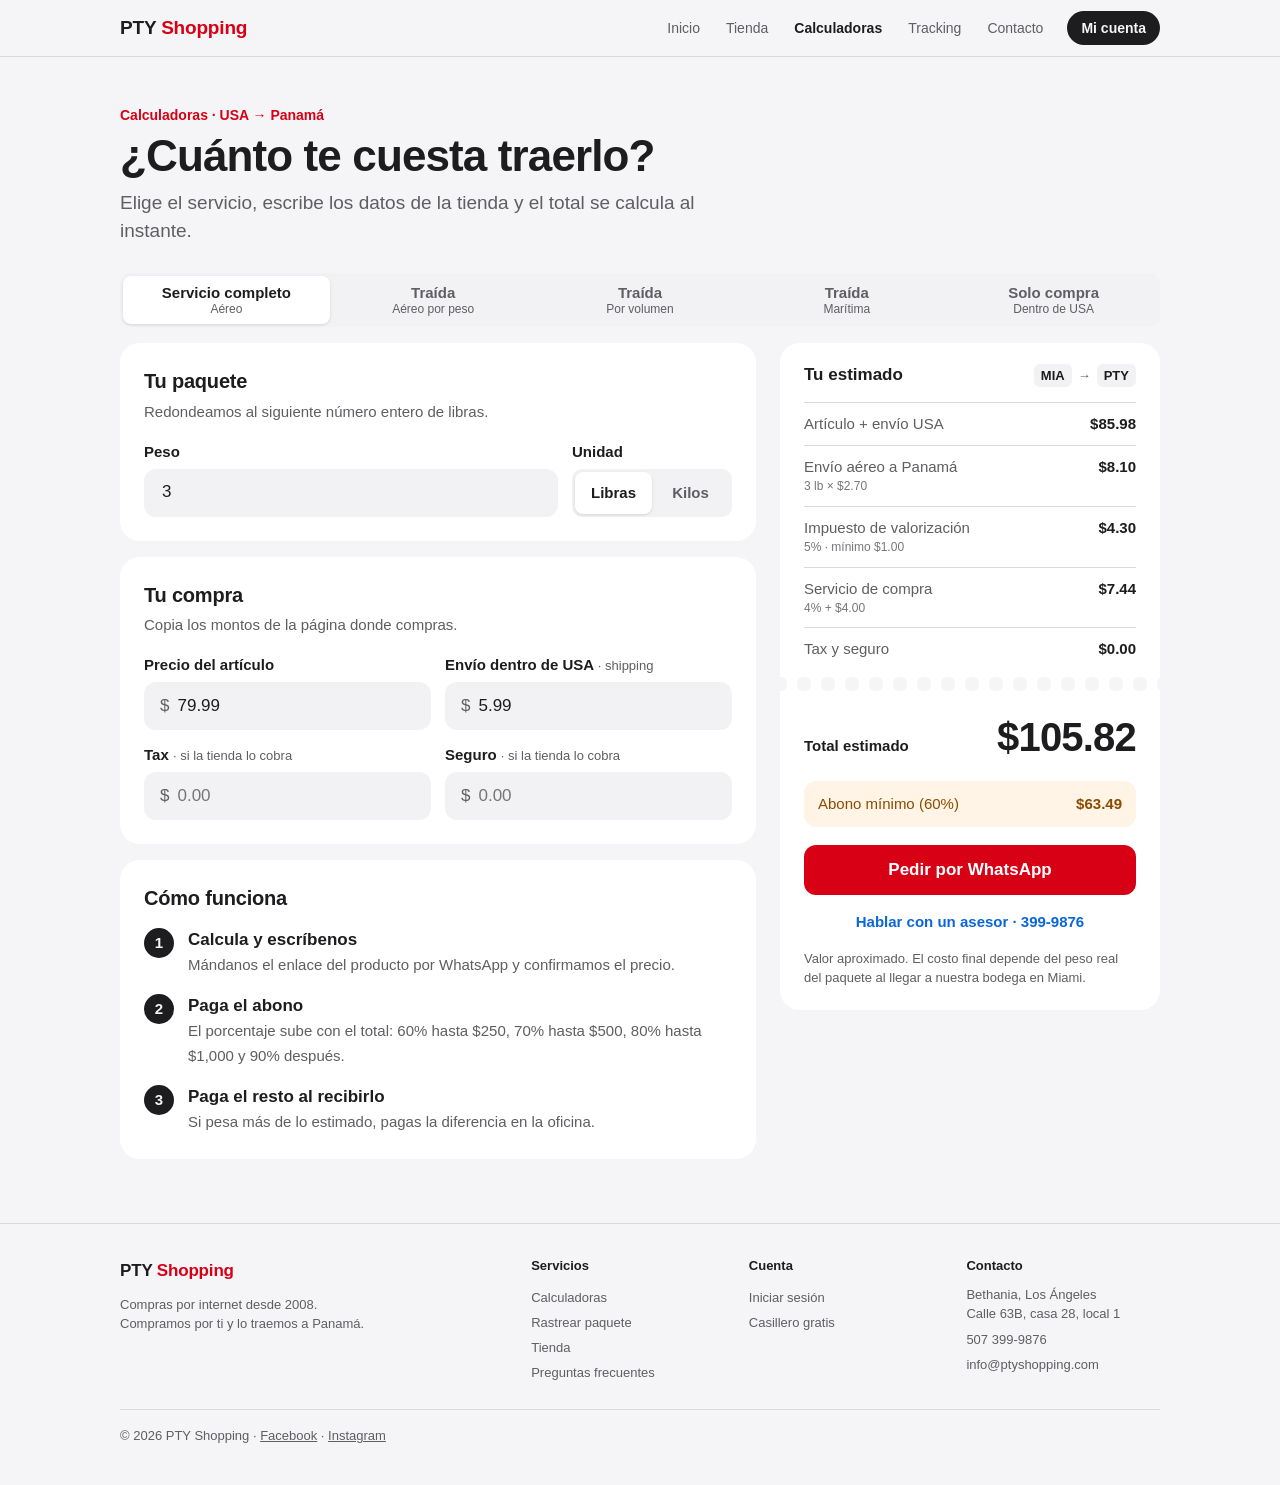
==== rediseno-calculadora/calculadoras.html @ 5e2ff383 "Redesign all site pages: inicio, tienda, calculadoras, tracking, cuenta, contacto Shared styles and " ====
<!doctype html>
<html lang="es"><head>
<meta charset="utf-8"><meta name="viewport" content="width=device-width, initial-scale=1">
<title>Calculadoras · PTY Shopping</title>
<link rel="stylesheet" href="styles.css">
<style>
.grid{display:grid;grid-template-columns:minmax(0,1fr) 380px;gap:24px;align-items:start}
.tabs{margin-bottom:16px}
.tabs .seg button{flex-direction:column;gap:0;line-height:1.2;padding:8px 6px}
.tabs .seg small{font-weight:500;font-size:12px;color:var(--text-2)}
.weight{display:grid;grid-template-columns:minmax(0,1fr) 160px;gap:14px;align-items:end}
@media (max-width:860px){
  .grid{grid-template-columns:minmax(0,1fr)}
  .tabs .seg{grid-auto-flow:row;grid-template-columns:1fr 1fr}
  .tabs .seg button:first-child{grid-column:1/-1}
  .weight{grid-template-columns:minmax(0,1fr) 140px}
}
</style></head>
<body data-page="calc" class="has-bar">
<main class="wrap">
  <section class="hero">
    <p class="eyebrow">Calculadoras · USA → Panamá</p>
    <h1>¿Cuánto te cuesta traerlo?</h1>
    <p class="lede">Elige el servicio, escribe los datos de la tienda y el total se calcula al instante.</p>
  </section>

  <div class="tabs" role="tablist" aria-label="Servicio">
    <div class="seg">
      <button role="tab" data-t="ca" aria-selected="true">Servicio completo<small>Aéreo</small></button>
      <button role="tab" data-t="ta" aria-selected="false">Traída<small>Aéreo por peso</small></button>
      <button role="tab" data-t="tv" aria-selected="false">Traída<small>Por volumen</small></button>
      <button role="tab" data-t="tm" aria-selected="false">Traída<small>Marítima</small></button>
      <button role="tab" data-t="sc" aria-selected="false">Solo compra<small>Dentro de USA</small></button>
    </div>
  </div>

  <div class="grid">
    <form id="calc" autocomplete="off" onsubmit="return false" class="stack">
      <section class="card" data-show="ca ta">
        <h2>Tu paquete</h2>
        <p class="sub">Redondeamos al siguiente número entero de libras.</p>
        <div class="weight">
          <div class="field"><label for="peso">Peso</label><div class="input"><input id="peso" inputmode="decimal" value="3"></div></div>
          <div class="field"><span class="lbl" id="ul">Unidad</span>
            <div class="seg" role="group" aria-labelledby="ul">
              <button type="button" data-u="lb" aria-pressed="true">Libras</button>
              <button type="button" data-u="kg" aria-pressed="false">Kilos</button>
            </div></div>
        </div>
      </section>

      <section class="card" data-show="tv tm">
        <h2>Medidas de la caja</h2>
        <p class="sub" data-show="tv">En pulgadas. Cobramos por volumen solo si supera en más de 20 lb al peso real.</p>
        <p class="sub" data-show="tm">En pulgadas. Cobramos por pie cúbico, redondeado hacia arriba.</p>
        <div class="row-3">
          <div class="field"><label for="alto">Alto</label><div class="input"><input id="alto" inputmode="decimal" value="20"><span class="suf">in</span></div></div>
          <div class="field"><label for="ancho">Ancho</label><div class="input"><input id="ancho" inputmode="decimal" value="16"><span class="suf">in</span></div></div>
          <div class="field"><label for="largo">Largo</label><div class="input"><input id="largo" inputmode="decimal" value="12"><span class="suf">in</span></div></div>
        </div>
        <div class="field" data-show="tv" style="margin-top:14px"><label for="real">Peso real</label><div class="input"><input id="real" inputmode="decimal" value="15"><span class="suf">lb</span></div></div>
      </section>

      <section class="card" data-show="ca sc">
        <h2>Tu compra</h2>
        <p class="sub">Copia los montos de la página donde compras.</p>
        <div class="row">
          <div class="field"><label for="precio">Precio del artículo</label><div class="input"><span>$</span><input id="precio" inputmode="decimal" value="79.99"></div></div>
          <div class="field"><label for="ship">Envío dentro de USA <span class="hint">· shipping</span></label><div class="input"><span>$</span><input id="ship" inputmode="decimal" value="5.99"></div></div>
          <div class="field"><label for="tax">Tax <span class="hint">· si la tienda lo cobra</span></label><div class="input"><span>$</span><input id="tax" inputmode="decimal" placeholder="0.00"></div></div>
          <div class="field"><label for="seg">Seguro <span class="hint">· si la tienda lo cobra</span></label><div class="input"><span>$</span><input id="seg" inputmode="decimal" placeholder="0.00"></div></div>
        </div>
      </section>

      <section class="card">
        <h2 id="how-t">Cómo funciona</h2>
        <ol class="steps" style="margin-top:14px">
          <li><b>Calcula y escríbenos</b><span>Mándanos el enlace del producto por WhatsApp y confirmamos el precio.</span></li>
          <li><b>Paga el abono</b><span>El porcentaje sube con el total: 60% hasta $250, 70% hasta $500, 80% hasta $1,000 y 90% después.</span></li>
          <li style="margin:0"><b>Paga el resto al recibirlo</b><span>Si pesa más de lo estimado, pagas la diferencia en la oficina.</span></li>
        </ol>
      </section>
    </form>

    <aside class="receipt" aria-labelledby="rt" aria-live="polite">
      <div class="r-head"><h2 id="rt">Tu estimado</h2><span class="route"><i>MIA</i>→<i>PTY</i></span></div>
      <ul class="lines" id="lines"></ul>
      <div class="perf" aria-hidden="true"></div>
      <div class="total"><span id="tot-l">Total estimado</span><strong id="o-tot"></strong></div>
      <div class="deposit" id="dep-box"><span id="o-dl">Abono mínimo</span><b id="o-dep"></b></div>
      <a class="btn" href="#">Pedir por WhatsApp</a>
      <a class="link" href="tel:+5073999876">Hablar con un asesor · 399-9876</a>
      <p class="note" id="note">Valor aproximado. El costo final depende del peso real del paquete al llegar a nuestra bodega en Miami.</p>
    </aside>
  </div>
</main>
<div class="bar" aria-hidden="true"><div><small>Total estimado</small><strong id="b-tot"></strong></div><a href="#">Pedir por WhatsApp</a></div>
<script src="site.js"></script>
<script>
const $=id=>document.getElementById(id), n=id=>parseFloat(($(id).value||'').replace(',','.'))||0, fmt=v=>'$'+v.toFixed(2);
let unit='lb', tab=(location.hash||'#ca').slice(1);
document.querySelectorAll('[data-u]').forEach(b=>b.onclick=()=>{unit=b.dataset.u;document.querySelectorAll('[data-u]').forEach(x=>x.setAttribute('aria-pressed',x===b));calc();});
document.querySelectorAll('[data-t]').forEach(b=>b.onclick=()=>{tab=b.dataset.t;history.replaceState(null,'','#'+tab);setTab();});
function setTab(){
  document.querySelectorAll('[data-t]').forEach(x=>x.setAttribute('aria-selected',x.dataset.t===tab));
  document.querySelectorAll('[data-show]').forEach(el=>el.style.display=el.dataset.show.split(' ').includes(tab)?'':'none');
  calc();
}
const line=(l,v,s)=>`<li><span>${l}${s?`<small>${s}</small>`:''}</span><span class="num">${fmt(v)}</span></li>`;
const pctOf=t=>t<=250?.6:t<=500?.7:t<=1000?.8:.9;
function calc(){
  let rows='',tot=0,dep=true,note='Valor aproximado. El costo final depende del peso real del paquete al llegar a nuestra bodega en Miami.',label='Total estimado';
  const lbs=Math.ceil(unit==='lb'?n('peso'):n('peso')*2.2);
  const p=n('precio'),s=n('ship'),t=n('tax'),sg=n('seg'),base=p+s+t+sg;
  if(tab==='ca'){
    const air=lbs*2.7; let imp=(p+s)*.05; imp=imp===0?0:Math.max(1,imp); const srv=base>0?base*.04+4:0;
    rows=line('Artículo + envío USA',p+s)+line('Envío aéreo a Panamá',air,lbs+' lb × $2.70')+line('Impuesto de valorización',imp,'5% · mínimo $1.00')+line('Servicio de compra',srv,'4% + $4.00')+line('Tax y seguro',t+sg);
    tot=p+s+air+imp+srv+t+sg;
  } else if(tab==='ta'){
    const air=lbs*2.7, imp=lbs*.5;
    rows=line('Envío aéreo a Panamá',air,lbs+' lb × $2.70')+line('Impuesto de valorización',imp,lbs+' lb × $0.50');
    tot=air+imp;
  } else if(tab==='tv'){
    const vol=Math.ceil(n('alto')*n('ancho')*n('largo')/166), real=n('real'), diff=vol-real, byVol=diff>20;
    rows=`<li><span>Peso volumen<small>alto × ancho × largo ÷ 166</small></span><span class="num">${vol} lb</span></li>`+
         `<li><span>Diferencia con el peso real</span><span class="num">${diff} lb</span></li>`+
         line(byVol?'Cobro por volumen':'Cobro por peso real',byVol?vol*1.8:real*2.7,byVol?vol+' lb × $1.80':real+' lb × $2.70');
    tot=byVol?vol*1.8:real*2.7; label='Costo de traída'; note='No incluye impuestos. Se cobra por volumen solo cuando supera en más de 20 lb al peso real.';
  } else if(tab==='tm'){
    const ft=Math.ceil(n('alto')*n('ancho')*n('largo')/1728);
    rows=`<li><span>Volumen<small>alto × ancho × largo ÷ 1,728</small></span><span class="num">${ft} ft³</span></li>`+line('Flete marítimo',ft*10,ft+' ft³ × $10.00');
    tot=ft*10; label='Costo de traída'; note='No incluye impuestos. El tiempo de llegada por vía marítima es mayor que el aéreo.';
  } else if(tab==='sc'){
    const srv=base>0?base*.04+4.2:0;
    rows=line('Artículo + envío USA',p+s)+line('Tax y seguro',t+sg)+line('Servicio de compra',srv,'4% + $4.20');
    tot=base+srv; note='Lo enviamos a la dirección que nos indiques dentro de Estados Unidos. No incluye envío a Panamá.';
  }
  $('lines').innerHTML=rows; $('o-tot').textContent=fmt(tot); $('b-tot').textContent=fmt(tot); $('tot-l').textContent=label; $('note').textContent=note;
  const pc=pctOf(tot); $('o-dl').textContent='Abono mínimo ('+Math.round(pc*100)+'%)'; $('o-dep').textContent=fmt(tot*pc);
  document.querySelector('.route').style.visibility=tab==='sc'?'hidden':'';
  $('dep-box').style.display=(tab==='ca'||tab==='sc')?'':'none';
}
document.querySelectorAll('input').forEach(i=>i.addEventListener('input',calc));
if(!['ca','ta','tv','tm','sc'].includes(tab))tab='ca'; setTab();
</script>
</body></html>
---- rediseno-calculadora/styles.css ----
:root{
  --bg:#F5F5F7; --surface:#FFFFFF; --text:#1D1D1F; --text-2:#5E5E63; --line:#D9D9DE;
  --field:#F2F2F5; --accent:#D70015; --accent-ink:#FFFFFF; --ok:#1B7F3B; --focus:#0A66D9;
  --tag:#FFF4E5; --tag-ink:#8A4B00; --ink:#1D1D1F; --ink-text:#F5F5F7;
  --r-lg:20px; --r-md:12px;
  --font:-apple-system,BlinkMacSystemFont,"SF Pro Text","Segoe UI",Roboto,"Helvetica Neue",Arial,sans-serif;
}
@media (prefers-color-scheme:dark){:root{
  --bg:#000000; --surface:#1C1C1E; --text:#F5F5F7; --text-2:#A1A1A6; --line:#3A3A3C;
  --field:#2C2C2E; --accent:#FF453A; --accent-ink:#000000; --ok:#32D74B; --focus:#4C9BFF;
  --tag:#3A2A12; --tag-ink:#FFC56B; --ink:#1C1C1E; --ink-text:#F5F5F7;
}}
*{box-sizing:border-box}
html,body{margin:0}
body{background:var(--bg);color:var(--text);font:17px/1.47 var(--font);-webkit-font-smoothing:antialiased}
a{color:inherit}
img,svg{display:block}
:focus-visible{outline:3px solid var(--focus);outline-offset:2px}

/* Header */
.nav{position:sticky;top:0;z-index:10;background:color-mix(in srgb,var(--bg) 85%,transparent);
  backdrop-filter:saturate(180%) blur(20px);-webkit-backdrop-filter:saturate(180%) blur(20px);border-bottom:1px solid var(--line)}
.nav-in{max-width:1080px;margin:0 auto;padding:0 20px;height:56px;display:flex;align-items:center;gap:24px}
.brand{font-weight:700;font-size:19px;letter-spacing:-.01em;text-decoration:none;margin-right:auto}
.brand b{color:var(--accent)}
.links{display:flex;gap:26px;font-size:14px;color:var(--text-2)}
.links a{text-decoration:none}.links a[aria-current]{color:var(--text);font-weight:600}
.acct{font-size:14px;font-weight:600;text-decoration:none;height:34px;line-height:34px;padding:0 14px;border-radius:17px;background:var(--text);color:var(--bg)}
.menu-btn{display:none;width:44px;height:44px;border:0;background:none;color:var(--text);font-size:22px}

/* Layout */
.wrap{max-width:1080px;margin:0 auto;padding:0 20px}
.hero{padding:48px 0 28px}
.eyebrow{font-size:14px;font-weight:600;color:var(--accent);margin:0 0 6px}
h1{font-size:44px;line-height:1.08;letter-spacing:-.02em;margin:0 0 10px;font-weight:700}
h2.section{font-size:28px;letter-spacing:-.015em;margin:56px 0 6px}
.section-sub{color:var(--text-2);margin:0 0 20px}
.lede{font-size:19px;color:var(--text-2);margin:0;max-width:600px}
.card{background:var(--surface);border-radius:var(--r-lg);padding:24px}
.card h2,.card h3{font-size:20px;margin:0 0 4px;letter-spacing:-.01em}
.card .sub{font-size:15px;color:var(--text-2);margin:0 0 18px}
.cols-3{display:grid;grid-template-columns:repeat(3,minmax(0,1fr));gap:16px}
.cols-2{display:grid;grid-template-columns:repeat(2,minmax(0,1fr));gap:16px}
.stack>*+*{margin-top:16px}

/* Form */
.row{display:grid;grid-template-columns:1fr 1fr;gap:14px}
.row-3{display:grid;grid-template-columns:repeat(3,minmax(0,1fr));gap:14px}
.field{display:flex;flex-direction:column;gap:6px;min-width:0}
.field label,.field .lbl{font-size:15px;font-weight:600}
.hint{font-size:13px;color:var(--text-2);font-weight:400}
.input{display:flex;align-items:center;height:48px;background:var(--field);border-radius:var(--r-md);padding:0 14px;border:2px solid transparent}
.input:focus-within{border-color:var(--focus);background:var(--surface)}
.input span{color:var(--text-2);font-size:17px;margin-right:6px}
.input span.suf{margin:0 0 0 6px;font-size:15px}
.input input,.input select{flex:1;min-width:0;border:0;background:none;font:inherit;color:var(--text);outline:none;font-variant-numeric:tabular-nums}
textarea.input{height:auto;min-height:120px;padding:12px 14px;font:inherit;color:var(--text);resize:vertical;outline:none}
textarea.input:focus{border-color:var(--focus);background:var(--surface)}
.seg{display:grid;grid-auto-flow:column;grid-auto-columns:1fr;background:var(--field);border-radius:10px;padding:3px;min-height:48px}
.seg button,.seg a{border:0;border-radius:8px;background:none;font:600 15px var(--font);color:var(--text-2);cursor:pointer;text-decoration:none;display:flex;align-items:center;justify-content:center;padding:6px 10px;text-align:center}
.seg [aria-pressed="true"],.seg [aria-selected="true"]{background:var(--surface);color:var(--text);box-shadow:0 1px 3px rgba(0,0,0,.12)}
.btn{display:inline-flex;align-items:center;justify-content:center;gap:8px;height:50px;padding:0 22px;border-radius:var(--r-md);border:0;
  background:var(--accent);color:var(--accent-ink);font:600 17px var(--font);text-decoration:none;cursor:pointer}
.btn.block{display:flex;width:100%}
.btn.ghost{background:var(--field);color:var(--text)}
.link{color:var(--focus);font-weight:600;text-decoration:none;font-size:15px}
.check{display:flex;gap:10px;align-items:center;font-size:15px;min-height:44px}
.check input{width:22px;height:22px;accent-color:var(--accent)}

/* Receipt */
.receipt{position:sticky;top:76px;background:var(--surface);border-radius:var(--r-lg);overflow:hidden}
.r-head{padding:20px 24px 14px;display:flex;justify-content:space-between;align-items:center}
.r-head h2{font-size:17px;margin:0}
.route{font-size:13px;font-weight:600;color:var(--text-2);display:flex;gap:6px;align-items:center}
.route i{font-style:normal;background:var(--field);border-radius:6px;padding:2px 7px;color:var(--text)}
.lines{list-style:none;margin:0;padding:0 24px}
.lines li{display:flex;justify-content:space-between;gap:12px;padding:10px 0;border-top:1px solid var(--line);font-size:15px}
.lines li span:first-child{color:var(--text-2)}
.lines li small{display:block;font-size:12px;color:var(--text-2);opacity:.85}
.num{font-variant-numeric:tabular-nums;font-weight:600;white-space:nowrap}
.perf{height:16px;margin:6px 0 0;background:radial-gradient(circle at 8px 8px,var(--bg) 7px,transparent 7.5px) -8px 0/24px 16px repeat-x}
.total{padding:16px 24px 6px;display:flex;justify-content:space-between;align-items:baseline;gap:12px}
.total span{font-size:15px;font-weight:600}
.total strong{font-size:40px;letter-spacing:-.02em;font-variant-numeric:tabular-nums}
.deposit{margin:8px 24px 0;background:var(--tag);color:var(--tag-ink);border-radius:var(--r-md);padding:12px 14px;display:flex;justify-content:space-between;font-size:15px}
.deposit b{font-variant-numeric:tabular-nums}
.receipt .btn{margin:18px 24px 6px;width:calc(100% - 48px)}
.receipt .link{display:block;text-align:center;padding:10px 0 16px}
.note{font-size:13px;color:var(--text-2);margin:0;padding:0 24px 22px}

/* Bits */
.pill{display:inline-block;font-size:12px;font-weight:600;padding:3px 9px;border-radius:999px;background:var(--field);color:var(--text-2)}
.pill.ok{background:color-mix(in srgb,var(--ok) 14%,transparent);color:var(--ok)}
.icon{width:40px;height:40px;border-radius:10px;background:var(--field);display:grid;place-items:center;margin-bottom:14px;color:var(--accent)}
.icon svg{width:22px;height:22px}
.steps{counter-reset:s;list-style:none;margin:0;padding:0}
.steps li{counter-increment:s;position:relative;padding-left:44px;margin:0 0 16px}
.steps li::before{content:counter(s);position:absolute;left:0;top:0;width:30px;height:30px;border-radius:50%;background:var(--text);color:var(--bg);font-weight:700;font-size:15px;display:grid;place-items:center}
.steps b{display:block}
.steps span{color:var(--text-2);font-size:15px}
details{border-top:1px solid var(--line)}
details:first-of-type{border-top:0}
summary{cursor:pointer;list-style:none;display:flex;justify-content:space-between;align-items:center;gap:12px;padding:16px 0;font-weight:600;min-height:44px}
summary::-webkit-details-marker{display:none}
summary::after{content:"+";font-size:22px;color:var(--text-2);font-weight:400}
details[open] summary::after{content:"–"}
details p{margin:0 0 16px;color:var(--text-2);font-size:15px}
.band{background:var(--ink);color:var(--ink-text);border-radius:var(--r-lg);padding:36px;display:flex;align-items:center;justify-content:space-between;gap:24px}
.band h2{font-size:28px;margin:0 0 6px;letter-spacing:-.015em}
.band p{margin:0;color:color-mix(in srgb,var(--ink-text) 72%,transparent)}

footer{border-top:1px solid var(--line);margin-top:64px;padding:32px 0 40px;font-size:13px;color:var(--text-2)}
.foot{display:grid;grid-template-columns:2fr 1fr 1fr 1fr;gap:24px}
.foot h4{color:var(--text);font-size:13px;margin:0 0 10px}
.foot a{display:block;text-decoration:none;padding:3px 0}
.foot p{margin:0 0 4px}
.legal{margin-top:24px;padding-top:16px;border-top:1px solid var(--line)}

.bar{display:none}
@media (max-width:860px){
  .links,.acct{display:none}.menu-btn{display:block}
  .hero{padding:24px 0 16px} h1{font-size:32px} .lede{font-size:17px}
  h2.section{font-size:24px;margin-top:40px}
  .cols-3,.cols-2,.row,.row-3{grid-template-columns:minmax(0,1fr)}
  .card{padding:20px}
  .receipt{position:static}
  .band{flex-direction:column;align-items:flex-start;padding:24px}
  .foot{grid-template-columns:1fr 1fr}
  .bar{display:flex;position:fixed;left:0;right:0;bottom:0;z-index:20;align-items:center;justify-content:space-between;gap:12px;
    padding:12px 16px calc(12px + env(safe-area-inset-bottom));background:color-mix(in srgb,var(--surface) 96%,transparent);
    backdrop-filter:saturate(180%) blur(20px);-webkit-backdrop-filter:saturate(180%) blur(20px);border-top:1px solid var(--line)}
  .bar small{display:block;font-size:12px;color:var(--text-2)}
  .bar strong{font-size:22px;font-variant-numeric:tabular-nums}
  .bar a{height:44px;line-height:44px;padding:0 18px;border-radius:22px;background:var(--accent);color:var(--accent-ink);font-weight:600;text-decoration:none;font-size:15px}
  body.has-bar{padding-bottom:84px}
}
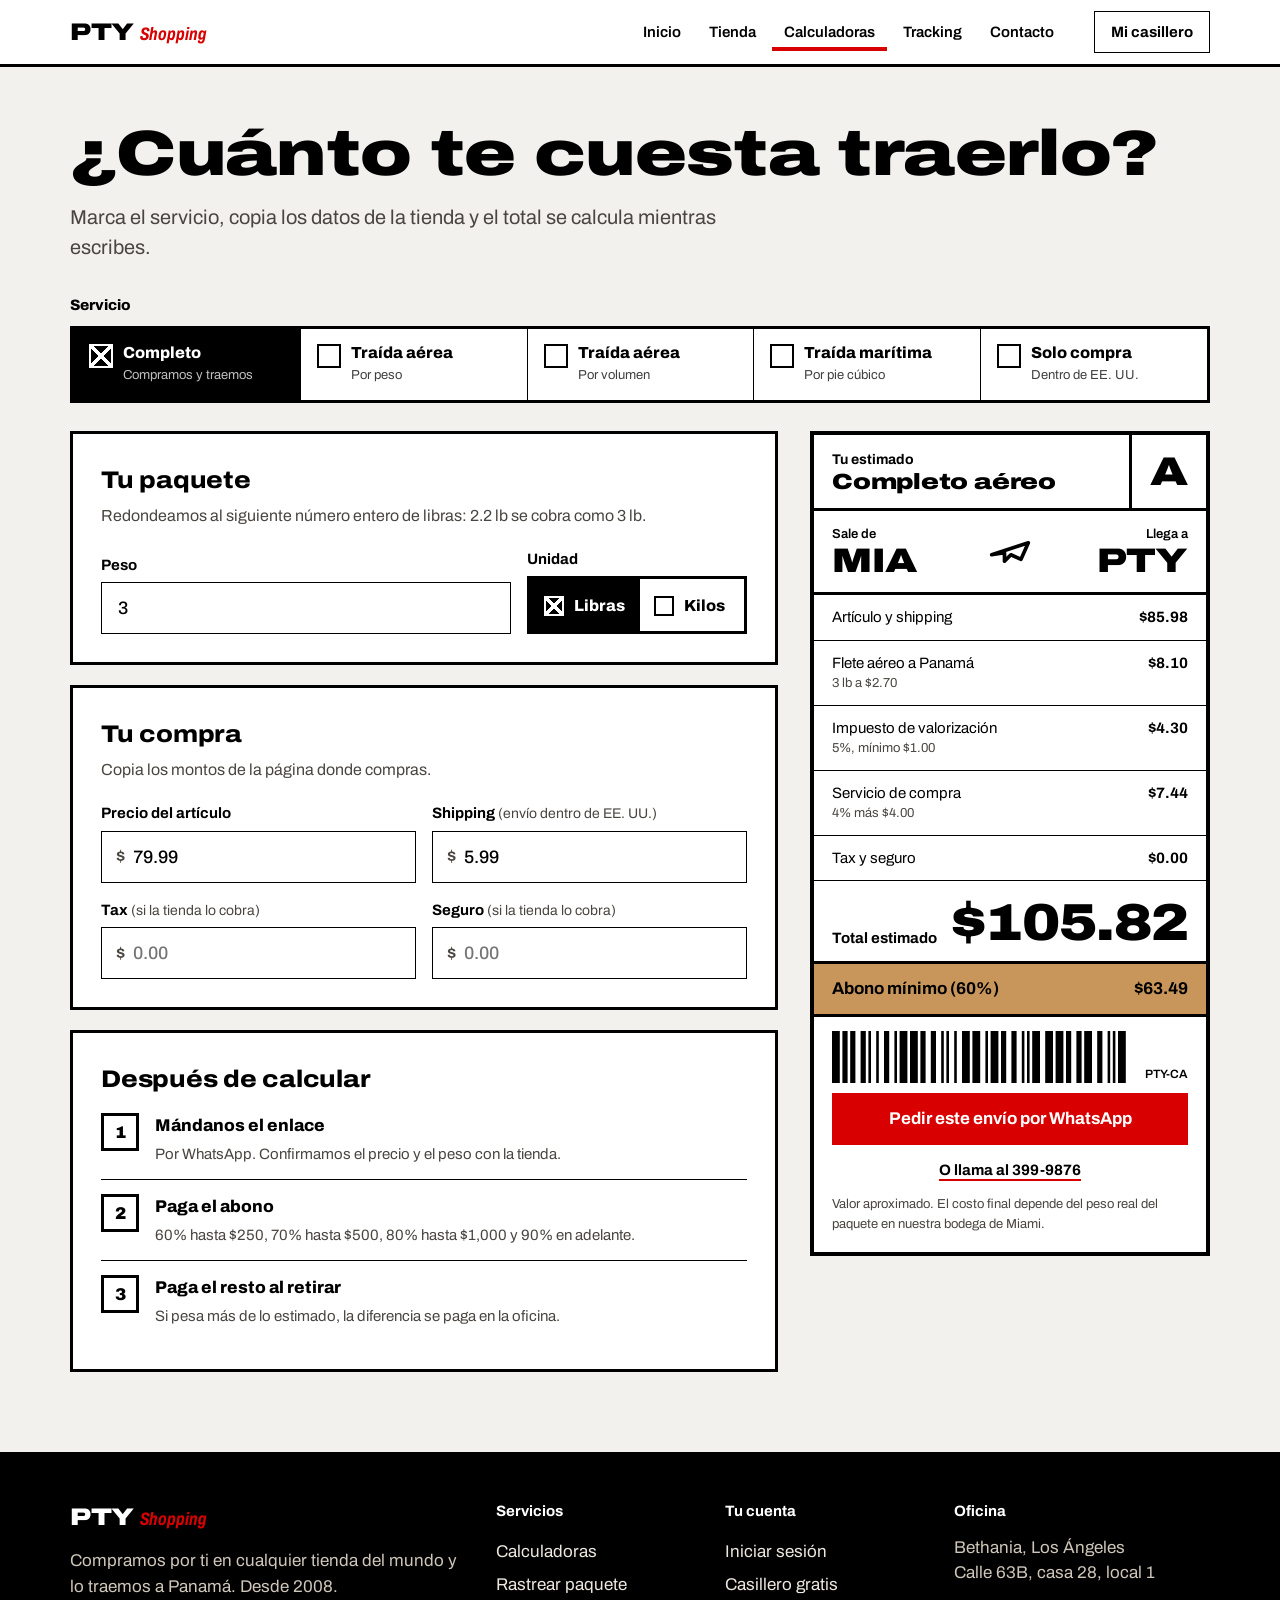
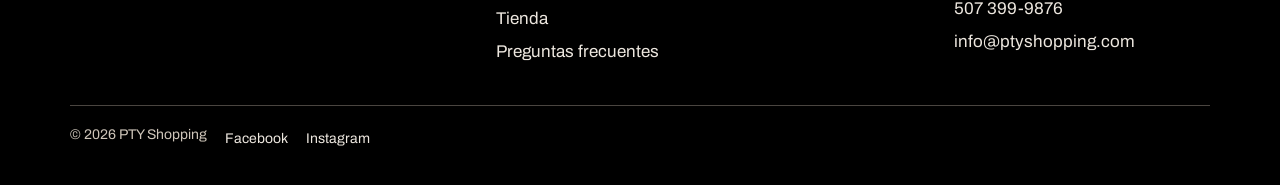
==== commit 4cfb7bfb: "Home page in Bento + Flat style (Inter, 12-col grid, single red accent) Self-contained bento.css so " ====
--- a/rediseno-calculadora/calculadoras.html
+++ b/rediseno-calculadora/calculadoras.html
@@ -1,146 +1,162 @@
 <!doctype html>
 <html lang="es"><head>
 <meta charset="utf-8"><meta name="viewport" content="width=device-width, initial-scale=1">
+<meta name="theme-color" content="#F3F1EE" media="(prefers-color-scheme: light)"><meta name="theme-color" content="#1F1A14" media="(prefers-color-scheme: dark)">
 <title>Calculadoras · PTY Shopping</title>
+<link rel="preconnect" href="https://fonts.googleapis.com"><link rel="preconnect" href="https://fonts.gstatic.com" crossorigin>
+<link href="https://fonts.googleapis.com/css2?family=Archivo:wdth,wght@62..125,400..900&display=swap" rel="stylesheet">
 <link rel="stylesheet" href="styles.css">
 <style>
-.grid{display:grid;grid-template-columns:minmax(0,1fr) 380px;gap:24px;align-items:start}
-.tabs{margin-bottom:16px}
-.tabs .seg button{flex-direction:column;gap:0;line-height:1.2;padding:8px 6px}
-.tabs .seg small{font-weight:500;font-size:12px;color:var(--text-2)}
-.weight{display:grid;grid-template-columns:minmax(0,1fr) 160px;gap:14px;align-items:end}
-@media (max-width:860px){
-  .grid{grid-template-columns:minmax(0,1fr)}
-  .tabs .seg{grid-auto-flow:row;grid-template-columns:1fr 1fr}
-  .tabs .seg button:first-child{grid-column:1/-1}
-  .weight{grid-template-columns:minmax(0,1fr) 140px}
-}
+.grid{display:grid;grid-template-columns:minmax(0,1fr) 400px;gap:32px;align-items:start;margin-top:28px}
+.grid .label{position:sticky;top:88px}
+.svc-pick legend{font-weight:800;font-size:15px;margin-bottom:10px;padding:0}
+.svc-pick{border:0;margin:0;padding:0}
+.weight{display:grid;grid-template-columns:minmax(0,1fr) 220px;gap:16px;align-items:end}
+.sheet+.sheet{margin-top:20px}
+[hidden]{display:none!important}
+.steps{list-style:none;margin:0;padding:0;counter-reset:s}
+.steps li{counter-increment:s;display:grid;grid-template-columns:40px 1fr;gap:4px 14px;padding:14px 0;border-top:var(--hair)}
+.steps li:first-child{border-top:0;padding-top:0}
+.steps li::before{content:counter(s);grid-row:1/3;width:32px;height:32px;border:var(--rule);display:grid;place-items:center;font-weight:900}
+.steps b{font-weight:800}
+.steps span{color:var(--ink-2);font-size:15px}
+@media (max-width:900px){.grid{grid-template-columns:minmax(0,1fr)}.grid .label{position:static}.weight{grid-template-columns:minmax(0,1fr)}}
 </style></head>
 <body data-page="calc" class="has-bar">
-<main class="wrap">
-  <section class="hero">
-    <p class="eyebrow">Calculadoras · USA → Panamá</p>
-    <h1>¿Cuánto te cuesta traerlo?</h1>
-    <p class="lede">Elige el servicio, escribe los datos de la tienda y el total se calcula al instante.</p>
-  </section>
+<main id="main" class="wrap">
+  <header class="page-head">
+    <h1 class="wide">¿Cuánto te cuesta traerlo?</h1>
+    <p>Marca el servicio, copia los datos de la tienda y el total se calcula mientras escribes.</p>
+  </header>
 
-  <div class="tabs" role="tablist" aria-label="Servicio">
-    <div class="seg">
-      <button role="tab" data-t="ca" aria-selected="true">Servicio completo<small>Aéreo</small></button>
-      <button role="tab" data-t="ta" aria-selected="false">Traída<small>Aéreo por peso</small></button>
-      <button role="tab" data-t="tv" aria-selected="false">Traída<small>Por volumen</small></button>
-      <button role="tab" data-t="tm" aria-selected="false">Traída<small>Marítima</small></button>
-      <button role="tab" data-t="sc" aria-selected="false">Solo compra<small>Dentro de USA</small></button>
+  <fieldset class="svc-pick">
+    <legend>Servicio</legend>
+    <div class="boxes" role="tablist" aria-label="Servicio">
+      <button role="tab" data-t="ca" aria-selected="true"><b>Completo</b><small>Compramos y traemos</small></button>
+      <button role="tab" data-t="ta" aria-selected="false"><b>Traída aérea</b><small>Por peso</small></button>
+      <button role="tab" data-t="tv" aria-selected="false"><b>Traída aérea</b><small>Por volumen</small></button>
+      <button role="tab" data-t="tm" aria-selected="false"><b>Traída marítima</b><small>Por pie cúbico</small></button>
+      <button role="tab" data-t="sc" aria-selected="false"><b>Solo compra</b><small>Dentro de EE. UU.</small></button>
     </div>
-  </div>
+  </fieldset>
 
   <div class="grid">
-    <form id="calc" autocomplete="off" onsubmit="return false" class="stack">
-      <section class="card" data-show="ca ta">
+    <form id="calc" autocomplete="off" onsubmit="return false">
+      <section class="sheet sheet-pad" data-show="ca ta">
         <h2>Tu paquete</h2>
-        <p class="sub">Redondeamos al siguiente número entero de libras.</p>
+        <p class="sub">Redondeamos al siguiente número entero de libras: 2.2 lb se cobra como 3 lb.</p>
         <div class="weight">
-          <div class="field"><label for="peso">Peso</label><div class="input"><input id="peso" inputmode="decimal" value="3"></div></div>
+          <div class="field"><label for="peso">Peso</label><div class="input"><input id="peso" name="peso" inputmode="decimal" value="3"></div></div>
           <div class="field"><span class="lbl" id="ul">Unidad</span>
-            <div class="seg" role="group" aria-labelledby="ul">
-              <button type="button" data-u="lb" aria-pressed="true">Libras</button>
-              <button type="button" data-u="kg" aria-pressed="false">Kilos</button>
+            <div class="boxes compact" role="group" aria-labelledby="ul">
+              <button type="button" data-u="lb" aria-pressed="true"><b>Libras</b></button>
+              <button type="button" data-u="kg" aria-pressed="false"><b>Kilos</b></button>
             </div></div>
         </div>
       </section>
 
-      <section class="card" data-show="tv tm">
+      <section class="sheet sheet-pad" data-show="tv tm">
         <h2>Medidas de la caja</h2>
         <p class="sub" data-show="tv">En pulgadas. Cobramos por volumen solo si supera en más de 20 lb al peso real.</p>
         <p class="sub" data-show="tm">En pulgadas. Cobramos por pie cúbico, redondeado hacia arriba.</p>
         <div class="row-3">
-          <div class="field"><label for="alto">Alto</label><div class="input"><input id="alto" inputmode="decimal" value="20"><span class="suf">in</span></div></div>
-          <div class="field"><label for="ancho">Ancho</label><div class="input"><input id="ancho" inputmode="decimal" value="16"><span class="suf">in</span></div></div>
-          <div class="field"><label for="largo">Largo</label><div class="input"><input id="largo" inputmode="decimal" value="12"><span class="suf">in</span></div></div>
+          <div class="field"><label for="alto">Alto</label><div class="input"><input id="alto" name="alto" inputmode="decimal" value="20"><span class="suf">in</span></div></div>
+          <div class="field"><label for="ancho">Ancho</label><div class="input"><input id="ancho" name="ancho" inputmode="decimal" value="16"><span class="suf">in</span></div></div>
+          <div class="field"><label for="largo">Largo</label><div class="input"><input id="largo" name="largo" inputmode="decimal" value="12"><span class="suf">in</span></div></div>
         </div>
-        <div class="field" data-show="tv" style="margin-top:14px"><label for="real">Peso real</label><div class="input"><input id="real" inputmode="decimal" value="15"><span class="suf">lb</span></div></div>
+        <div class="field" data-show="tv" style="margin-top:16px"><label for="real">Peso real</label><div class="input"><input id="real" name="real" inputmode="decimal" value="15"><span class="suf">lb</span></div></div>
       </section>
 
-      <section class="card" data-show="ca sc">
+      <section class="sheet sheet-pad" data-show="ca sc">
         <h2>Tu compra</h2>
         <p class="sub">Copia los montos de la página donde compras.</p>
         <div class="row">
-          <div class="field"><label for="precio">Precio del artículo</label><div class="input"><span>$</span><input id="precio" inputmode="decimal" value="79.99"></div></div>
-          <div class="field"><label for="ship">Envío dentro de USA <span class="hint">· shipping</span></label><div class="input"><span>$</span><input id="ship" inputmode="decimal" value="5.99"></div></div>
-          <div class="field"><label for="tax">Tax <span class="hint">· si la tienda lo cobra</span></label><div class="input"><span>$</span><input id="tax" inputmode="decimal" placeholder="0.00"></div></div>
-          <div class="field"><label for="seg">Seguro <span class="hint">· si la tienda lo cobra</span></label><div class="input"><span>$</span><input id="seg" inputmode="decimal" placeholder="0.00"></div></div>
+          <div class="field"><label for="precio">Precio del artículo</label><div class="input"><span>$</span><input id="precio" name="precio" inputmode="decimal" value="79.99"></div></div>
+          <div class="field"><label for="ship">Shipping <span class="hint">(envío dentro de EE. UU.)</span></label><div class="input"><span>$</span><input id="ship" name="ship" inputmode="decimal" value="5.99"></div></div>
+          <div class="field"><label for="tax">Tax <span class="hint">(si la tienda lo cobra)</span></label><div class="input"><span>$</span><input id="tax" name="tax" inputmode="decimal" placeholder="0.00"></div></div>
+          <div class="field"><label for="seg">Seguro <span class="hint">(si la tienda lo cobra)</span></label><div class="input"><span>$</span><input id="seg" name="seg" inputmode="decimal" placeholder="0.00"></div></div>
         </div>
       </section>
 
-      <section class="card">
-        <h2 id="how-t">Cómo funciona</h2>
-        <ol class="steps" style="margin-top:14px">
-          <li><b>Calcula y escríbenos</b><span>Mándanos el enlace del producto por WhatsApp y confirmamos el precio.</span></li>
-          <li><b>Paga el abono</b><span>El porcentaje sube con el total: 60% hasta $250, 70% hasta $500, 80% hasta $1,000 y 90% después.</span></li>
-          <li style="margin:0"><b>Paga el resto al recibirlo</b><span>Si pesa más de lo estimado, pagas la diferencia en la oficina.</span></li>
+      <section class="sheet sheet-pad">
+        <h2 style="margin-bottom:16px">Después de calcular</h2>
+        <ol class="steps">
+          <li><b>Mándanos el enlace</b><span>Por WhatsApp. Confirmamos el precio y el peso con la tienda.</span></li>
+          <li><b>Paga el abono</b><span>60% hasta $250, 70% hasta $500, 80% hasta $1,000 y 90% en adelante.</span></li>
+          <li><b>Paga el resto al retirar</b><span>Si pesa más de lo estimado, la diferencia se paga en la oficina.</span></li>
         </ol>
       </section>
     </form>
 
-    <aside class="receipt" aria-labelledby="rt" aria-live="polite">
-      <div class="r-head"><h2 id="rt">Tu estimado</h2><span class="route"><i>MIA</i>→<i>PTY</i></span></div>
+    <aside class="label" aria-labelledby="rt" aria-live="polite">
+      <div class="label-top"><div class="svc"><span id="rt">Tu estimado</span><b id="svc-name">Completo aéreo</b></div><div class="code" id="svc-code" aria-hidden="true">A</div></div>
+      <div class="route" id="route">
+        <div class="from">Sale de<b>MIA</b></div>
+        <svg viewBox="0 0 24 24" fill="none" stroke="currentColor" stroke-width="2" stroke-linejoin="round" aria-hidden="true" id="route-ic"><path d="M2 13.5 22 7l-4 9-5.5-2.5L9 17v-4.6z"/></svg>
+        <div class="to">Llega a<b>PTY</b></div>
+      </div>
       <ul class="lines" id="lines"></ul>
-      <div class="perf" aria-hidden="true"></div>
-      <div class="total"><span id="tot-l">Total estimado</span><strong id="o-tot"></strong></div>
+      <div class="label-total"><span id="tot-l">Total estimado</span><strong id="o-tot"></strong></div>
       <div class="deposit" id="dep-box"><span id="o-dl">Abono mínimo</span><b id="o-dep"></b></div>
-      <a class="btn" href="#">Pedir por WhatsApp</a>
-      <a class="link" href="tel:+5073999876">Hablar con un asesor · 399-9876</a>
-      <p class="note" id="note">Valor aproximado. El costo final depende del peso real del paquete al llegar a nuestra bodega en Miami.</p>
+      <div class="barcode"><div data-barcode="PTYCALC2026" style="flex:1"></div><span id="o-ref">PTY-CA</span></div>
+      <div class="label-actions">
+        <a class="btn" href="#">Pedir este envío por WhatsApp</a>
+        <a class="alt text-link" href="tel:+5073999876">O llama al 399-9876</a>
+        <p class="label-note" id="note"></p>
+      </div>
     </aside>
   </div>
 </main>
 <div class="bar" aria-hidden="true"><div><small>Total estimado</small><strong id="b-tot"></strong></div><a href="#">Pedir por WhatsApp</a></div>
 <script src="site.js"></script>
 <script>
-const $=id=>document.getElementById(id), n=id=>parseFloat(($(id).value||'').replace(',','.'))||0, fmt=v=>'$'+v.toFixed(2);
+const $=id=>document.getElementById(id), n=id=>parseFloat(($(id).value||'').replace(',','.'))||0;
+const money=new Intl.NumberFormat('es-US',{style:'currency',currency:'USD'}), fmt=v=>money.format(v);
+const NAMES={ca:['Completo aéreo','A'],ta:['Traída aérea por peso','T'],tv:['Traída aérea por volumen','V'],tm:['Traída marítima','M'],sc:['Solo compra','S']};
+const PLANE='<path d="M2 13.5 22 7l-4 9-5.5-2.5L9 17v-4.6z"/>', SHIP='<path d="M3 15h18l-2.5 5h-13zM6 15V9h12v6M12 4v5"/>';
 let unit='lb', tab=(location.hash||'#ca').slice(1);
 document.querySelectorAll('[data-u]').forEach(b=>b.onclick=()=>{unit=b.dataset.u;document.querySelectorAll('[data-u]').forEach(x=>x.setAttribute('aria-pressed',x===b));calc();});
 document.querySelectorAll('[data-t]').forEach(b=>b.onclick=()=>{tab=b.dataset.t;history.replaceState(null,'','#'+tab);setTab();});
 function setTab(){
   document.querySelectorAll('[data-t]').forEach(x=>x.setAttribute('aria-selected',x.dataset.t===tab));
-  document.querySelectorAll('[data-show]').forEach(el=>el.style.display=el.dataset.show.split(' ').includes(tab)?'':'none');
+  document.querySelectorAll('[data-show]').forEach(el=>el.hidden=!el.dataset.show.split(' ').includes(tab));
+  $('svc-name').textContent=NAMES[tab][0]; $('svc-code').textContent=NAMES[tab][1]; $('o-ref').textContent='PTY-'+tab.toUpperCase();
+  $('route').hidden=tab==='sc'; $('route-ic').innerHTML=tab==='tm'?SHIP:PLANE;
   calc();
 }
-const line=(l,v,s)=>`<li><span>${l}${s?`<small>${s}</small>`:''}</span><span class="num">${fmt(v)}</span></li>`;
+const line=(l,v,s,raw)=>`<li><span>${l}${s?`<small>${s}</small>`:''}</span><span class="num">${raw??fmt(v)}</span></li>`;
 const pctOf=t=>t<=250?.6:t<=500?.7:t<=1000?.8:.9;
 function calc(){
-  let rows='',tot=0,dep=true,note='Valor aproximado. El costo final depende del peso real del paquete al llegar a nuestra bodega en Miami.',label='Total estimado';
+  let rows='',tot=0,note='Valor aproximado. El costo final depende del peso real del paquete en nuestra bodega de Miami.',label='Total estimado';
   const lbs=Math.ceil(unit==='lb'?n('peso'):n('peso')*2.2);
   const p=n('precio'),s=n('ship'),t=n('tax'),sg=n('seg'),base=p+s+t+sg;
   if(tab==='ca'){
     const air=lbs*2.7; let imp=(p+s)*.05; imp=imp===0?0:Math.max(1,imp); const srv=base>0?base*.04+4:0;
-    rows=line('Artículo + envío USA',p+s)+line('Envío aéreo a Panamá',air,lbs+' lb × $2.70')+line('Impuesto de valorización',imp,'5% · mínimo $1.00')+line('Servicio de compra',srv,'4% + $4.00')+line('Tax y seguro',t+sg);
+    rows=line('Artículo y shipping',p+s)+line('Flete aéreo a Panamá',air,lbs+' lb a $2.70')+line('Impuesto de valorización',imp,'5%, mínimo $1.00')+line('Servicio de compra',srv,'4% más $4.00')+line('Tax y seguro',t+sg);
     tot=p+s+air+imp+srv+t+sg;
   } else if(tab==='ta'){
     const air=lbs*2.7, imp=lbs*.5;
-    rows=line('Envío aéreo a Panamá',air,lbs+' lb × $2.70')+line('Impuesto de valorización',imp,lbs+' lb × $0.50');
+    rows=line('Flete aéreo a Panamá',air,lbs+' lb a $2.70')+line('Impuesto de valorización',imp,lbs+' lb a $0.50');
     tot=air+imp;
   } else if(tab==='tv'){
     const vol=Math.ceil(n('alto')*n('ancho')*n('largo')/166), real=n('real'), diff=vol-real, byVol=diff>20;
-    rows=`<li><span>Peso volumen<small>alto × ancho × largo ÷ 166</small></span><span class="num">${vol} lb</span></li>`+
-         `<li><span>Diferencia con el peso real</span><span class="num">${diff} lb</span></li>`+
-         line(byVol?'Cobro por volumen':'Cobro por peso real',byVol?vol*1.8:real*2.7,byVol?vol+' lb × $1.80':real+' lb × $2.70');
+    rows=line('Peso volumen',0,'alto × ancho × largo ÷ 166',vol+' lb')+line('Diferencia con el peso real',0,'',diff+' lb')+
+         line(byVol?'Cobro por volumen':'Cobro por peso real',byVol?vol*1.8:real*2.7,byVol?vol+' lb a $1.80':real+' lb a $2.70');
     tot=byVol?vol*1.8:real*2.7; label='Costo de traída'; note='No incluye impuestos. Se cobra por volumen solo cuando supera en más de 20 lb al peso real.';
   } else if(tab==='tm'){
     const ft=Math.ceil(n('alto')*n('ancho')*n('largo')/1728);
-    rows=`<li><span>Volumen<small>alto × ancho × largo ÷ 1,728</small></span><span class="num">${ft} ft³</span></li>`+line('Flete marítimo',ft*10,ft+' ft³ × $10.00');
-    tot=ft*10; label='Costo de traída'; note='No incluye impuestos. El tiempo de llegada por vía marítima es mayor que el aéreo.';
+    rows=line('Volumen',0,'alto × ancho × largo ÷ 1,728',ft+' pie³')+line('Flete marítimo',ft*10,ft+' pie³ a $10.00');
+    tot=ft*10; label='Costo de traída'; note='No incluye impuestos. Por barco tarda más que por avión.';
   } else if(tab==='sc'){
     const srv=base>0?base*.04+4.2:0;
-    rows=line('Artículo + envío USA',p+s)+line('Tax y seguro',t+sg)+line('Servicio de compra',srv,'4% + $4.20');
+    rows=line('Artículo y shipping',p+s)+line('Tax y seguro',t+sg)+line('Servicio de compra',srv,'4% más $4.20');
     tot=base+srv; note='Lo enviamos a la dirección que nos indiques dentro de Estados Unidos. No incluye envío a Panamá.';
   }
   $('lines').innerHTML=rows; $('o-tot').textContent=fmt(tot); $('b-tot').textContent=fmt(tot); $('tot-l').textContent=label; $('note').textContent=note;
   const pc=pctOf(tot); $('o-dl').textContent='Abono mínimo ('+Math.round(pc*100)+'%)'; $('o-dep').textContent=fmt(tot*pc);
-  document.querySelector('.route').style.visibility=tab==='sc'?'hidden':'';
-  $('dep-box').style.display=(tab==='ca'||tab==='sc')?'':'none';
+  $('dep-box').hidden=!(tab==='ca'||tab==='sc');
 }
 document.querySelectorAll('input').forEach(i=>i.addEventListener('input',calc));
-if(!['ca','ta','tv','tm','sc'].includes(tab))tab='ca'; setTab();
+if(!NAMES[tab])tab='ca'; setTab();
 </script>
 </body></html>
--- a/rediseno-calculadora/styles.css
+++ b/rediseno-calculadora/styles.css
@@ -1,136 +1,184 @@
+/* PTY Shopping — sistema "etiqueta de envío"
+   Tinta negra pura, blanco de etiqueta, cartón kraft y el rojo de la marca solo para acciones y sellos. */
 :root{
-  --bg:#F5F5F7; --surface:#FFFFFF; --text:#1D1D1F; --text-2:#5E5E63; --line:#D9D9DE;
-  --field:#F2F2F5; --accent:#D70015; --accent-ink:#FFFFFF; --ok:#1B7F3B; --focus:#0A66D9;
-  --tag:#FFF4E5; --tag-ink:#8A4B00; --ink:#1D1D1F; --ink-text:#F5F5F7;
-  --r-lg:20px; --r-md:12px;
-  --font:-apple-system,BlinkMacSystemFont,"SF Pro Text","Segoe UI",Roboto,"Helvetica Neue",Arial,sans-serif;
+  --paper:#FFFFFF;      /* etiqueta térmica */
+  --ground:#F3F1EE;     /* bodega: fondo neutro, ligeramente cálido */
+  --ink:#000000;        /* tinta de impresora */
+  --ink-2:#4A4540;      /* texto secundario, 9.2:1 sobre blanco */
+  --kraft:#C8965A;      /* cartón */
+  --kraft-deep:#8C5E2A; /* cartón oscuro para texto sobre kraft claro */
+  --red:#D80000;        /* rojo PTY: acciones y sellos */
+  --red-ink:#FFFFFF;
+  --ok:#0E7A2F;
+  --focus:#0055FF;
+  --rule:3px solid var(--ink);
+  --hair:1.5px solid var(--ink);
+  --display:"Archivo",system-ui,sans-serif;
+  --body:"Archivo",system-ui,sans-serif;
+  --on-ground:#000000; --on-ground-2:#4A4540;
+  color-scheme:light;
 }
+/* Modo oscuro: la bodega se apaga (cartón oscuro); etiquetas y hojas siguen siendo papel. */
 @media (prefers-color-scheme:dark){:root{
-  --bg:#000000; --surface:#1C1C1E; --text:#F5F5F7; --text-2:#A1A1A6; --line:#3A3A3C;
-  --field:#2C2C2E; --accent:#FF453A; --accent-ink:#000000; --ok:#32D74B; --focus:#4C9BFF;
-  --tag:#3A2A12; --tag-ink:#FFC56B; --ink:#1C1C1E; --ink-text:#F5F5F7;
+  --ground:#1F1A14; --on-ground:#F3EDE4; --on-ground-2:#CDBFAE; color-scheme:dark;
 }}
 *{box-sizing:border-box}
 html,body{margin:0}
-body{background:var(--bg);color:var(--text);font:17px/1.47 var(--font);-webkit-font-smoothing:antialiased}
+body{background:var(--ground);color:var(--on-ground);font:400 17px/1.5 var(--body);font-stretch:100%;-webkit-font-smoothing:antialiased;touch-action:manipulation}
 a{color:inherit}
 img,svg{display:block}
-:focus-visible{outline:3px solid var(--focus);outline-offset:2px}
+:focus-visible{outline:3px solid var(--focus);outline-offset:3px}
+.skip{position:absolute;left:-999px;top:8px;background:var(--paper);padding:8px 12px;border:var(--hair);z-index:99}
+.skip:focus{left:8px}
+h1,h2,h3{font-family:var(--display);text-wrap:balance;margin:0}
+.wide{font-stretch:125%;font-weight:900;letter-spacing:-.01em;line-height:.98}
 
-/* Header */
-.nav{position:sticky;top:0;z-index:10;background:color-mix(in srgb,var(--bg) 85%,transparent);
-  backdrop-filter:saturate(180%) blur(20px);-webkit-backdrop-filter:saturate(180%) blur(20px);border-bottom:1px solid var(--line)}
-.nav-in{max-width:1080px;margin:0 auto;padding:0 20px;height:56px;display:flex;align-items:center;gap:24px}
-.brand{font-weight:700;font-size:19px;letter-spacing:-.01em;text-decoration:none;margin-right:auto}
-.brand b{color:var(--accent)}
-.links{display:flex;gap:26px;font-size:14px;color:var(--text-2)}
-.links a{text-decoration:none}.links a[aria-current]{color:var(--text);font-weight:600}
-.acct{font-size:14px;font-weight:600;text-decoration:none;height:34px;line-height:34px;padding:0 14px;border-radius:17px;background:var(--text);color:var(--bg)}
-.menu-btn{display:none;width:44px;height:44px;border:0;background:none;color:var(--text);font-size:22px}
+/* Header: una tira de cinta de embalaje */
+.nav{background:var(--paper);border-bottom:var(--rule);position:sticky;top:0;z-index:10}
+.nav-in{max-width:1180px;margin:0 auto;padding:0 20px;height:64px;display:flex;align-items:center;gap:28px}
+.brand{text-decoration:none;display:flex;align-items:baseline;gap:6px;margin-right:auto;color:var(--ink)}
+.brand .pty{font:900 24px var(--display);font-stretch:125%;letter-spacing:-.02em}
+.brand .shop{font:700 18px var(--display);font-stretch:75%;color:var(--red);font-style:italic}
+.links{display:flex;gap:4px}
+.links a{text-decoration:none;font-weight:600;font-size:15px;padding:8px 12px;color:var(--ink)}
+.links a:hover{background:var(--ground)}
+.links a[aria-current]{box-shadow:inset 0 -4px 0 var(--red)}
+.acct{text-decoration:none;font-weight:700;font-size:15px;padding:9px 16px;border:var(--hair);color:var(--ink);background:var(--paper)}
+.acct:hover{background:var(--ink);color:var(--paper)}
+.menu-btn{display:none;width:44px;height:44px;border:var(--hair);background:var(--paper);font-size:20px;color:var(--ink)}
 
-/* Layout */
-.wrap{max-width:1080px;margin:0 auto;padding:0 20px}
-.hero{padding:48px 0 28px}
-.eyebrow{font-size:14px;font-weight:600;color:var(--accent);margin:0 0 6px}
-h1{font-size:44px;line-height:1.08;letter-spacing:-.02em;margin:0 0 10px;font-weight:700}
-h2.section{font-size:28px;letter-spacing:-.015em;margin:56px 0 6px}
-.section-sub{color:var(--text-2);margin:0 0 20px}
-.lede{font-size:19px;color:var(--text-2);margin:0;max-width:600px}
-.card{background:var(--surface);border-radius:var(--r-lg);padding:24px}
-.card h2,.card h3{font-size:20px;margin:0 0 4px;letter-spacing:-.01em}
-.card .sub{font-size:15px;color:var(--text-2);margin:0 0 18px}
-.cols-3{display:grid;grid-template-columns:repeat(3,minmax(0,1fr));gap:16px}
-.cols-2{display:grid;grid-template-columns:repeat(2,minmax(0,1fr));gap:16px}
-.stack>*+*{margin-top:16px}
+.wrap{max-width:1180px;margin:0 auto;padding:0 20px}
+.page-head{padding:56px 0 32px}
+.page-head h1{font-size:64px}
+.page-head p{font-size:20px;max-width:34em;margin:16px 0 0;color:var(--on-ground-2)}
+.on-ground-2{color:var(--on-ground-2)}
+.sec-title{font-size:36px;font-stretch:112%;font-weight:800;letter-spacing:-.015em;margin:88px 0 8px}
+.sec-sub{color:var(--on-ground-2);margin:0 0 28px;font-size:18px;max-width:40em}
 
-/* Form */
-.row{display:grid;grid-template-columns:1fr 1fr;gap:14px}
-.row-3{display:grid;grid-template-columns:repeat(3,minmax(0,1fr));gap:14px}
+/* Botones: bloques planos, sin sombras */
+.btn{display:inline-flex;align-items:center;justify-content:center;gap:10px;min-height:52px;padding:0 24px;border:var(--hair);
+  background:var(--red);color:var(--red-ink);border-color:var(--red);font:700 17px var(--body);text-decoration:none;cursor:pointer;
+  transition:background-color .15s,color .15s,transform .1s}
+.btn:hover{background:#B00000}
+.btn:active{transform:translateY(1px)}
+.btn.block{display:flex;width:100%}
+.btn.line{background:var(--paper);color:var(--ink);border-color:var(--ink)}
+.btn.line:hover{background:var(--ink);color:var(--paper)}
+.btn svg{width:20px;height:20px}
+.text-link{font-weight:700;color:var(--ink);text-decoration:underline;text-decoration-thickness:2px;text-underline-offset:4px;text-decoration-color:var(--red)}
+.text-link:hover{text-decoration-thickness:4px}
+
+/* Panel: una hoja impresa (no tarjeta flotante) */
+.sheet{background:var(--paper);border:var(--rule);color:var(--ink)}
+.sheet-pad{padding:28px}
+.sheet h2{font-size:24px;font-stretch:112%;font-weight:800;letter-spacing:-.01em}
+.sheet .sub{color:var(--ink-2);margin:6px 0 20px;font-size:16px}
+
+/* Formularios */
 .field{display:flex;flex-direction:column;gap:6px;min-width:0}
-.field label,.field .lbl{font-size:15px;font-weight:600}
-.hint{font-size:13px;color:var(--text-2);font-weight:400}
-.input{display:flex;align-items:center;height:48px;background:var(--field);border-radius:var(--r-md);padding:0 14px;border:2px solid transparent}
-.input:focus-within{border-color:var(--focus);background:var(--surface)}
-.input span{color:var(--text-2);font-size:17px;margin-right:6px}
-.input span.suf{margin:0 0 0 6px;font-size:15px}
-.input input,.input select{flex:1;min-width:0;border:0;background:none;font:inherit;color:var(--text);outline:none;font-variant-numeric:tabular-nums}
-textarea.input{height:auto;min-height:120px;padding:12px 14px;font:inherit;color:var(--text);resize:vertical;outline:none}
-textarea.input:focus{border-color:var(--focus);background:var(--surface)}
-.seg{display:grid;grid-auto-flow:column;grid-auto-columns:1fr;background:var(--field);border-radius:10px;padding:3px;min-height:48px}
-.seg button,.seg a{border:0;border-radius:8px;background:none;font:600 15px var(--font);color:var(--text-2);cursor:pointer;text-decoration:none;display:flex;align-items:center;justify-content:center;padding:6px 10px;text-align:center}
-.seg [aria-pressed="true"],.seg [aria-selected="true"]{background:var(--surface);color:var(--text);box-shadow:0 1px 3px rgba(0,0,0,.12)}
-.btn{display:inline-flex;align-items:center;justify-content:center;gap:8px;height:50px;padding:0 22px;border-radius:var(--r-md);border:0;
-  background:var(--accent);color:var(--accent-ink);font:600 17px var(--font);text-decoration:none;cursor:pointer}
-.btn.block{display:flex;width:100%}
-.btn.ghost{background:var(--field);color:var(--text)}
-.link{color:var(--focus);font-weight:600;text-decoration:none;font-size:15px}
-.check{display:flex;gap:10px;align-items:center;font-size:15px;min-height:44px}
-.check input{width:22px;height:22px;accent-color:var(--accent)}
+.field label,.field .lbl{font-weight:700;font-size:15px}
+.hint{font-weight:400;color:var(--ink-2);font-size:14px}
+.input{display:flex;align-items:center;min-height:52px;background:var(--paper);border:var(--hair);padding:0 14px}
+.input:focus-within{outline:3px solid var(--focus);outline-offset:2px}
+.input span{color:var(--ink-2);margin-right:6px;font-weight:600}
+.input .suf{margin:0 0 0 6px}
+.input input,.input select{flex:1;min-width:0;border:0;background:var(--paper);color:var(--ink);font:500 18px var(--body);outline:none;font-variant-numeric:tabular-nums}
+textarea.input{padding:12px 14px;min-height:130px;font:500 17px var(--body);color:var(--ink);resize:vertical;width:100%}
+textarea.input:focus{outline:3px solid var(--focus);outline-offset:2px}
+.row{display:grid;grid-template-columns:repeat(2,minmax(0,1fr));gap:16px}
+.row-3{display:grid;grid-template-columns:repeat(3,minmax(0,1fr));gap:16px}
+.check{display:flex;gap:10px;align-items:center;min-height:44px;font-size:15px;cursor:pointer}
+.check input{width:22px;height:22px;accent-color:var(--ink)}
 
-/* Receipt */
-.receipt{position:sticky;top:76px;background:var(--surface);border-radius:var(--r-lg);overflow:hidden}
-.r-head{padding:20px 24px 14px;display:flex;justify-content:space-between;align-items:center}
-.r-head h2{font-size:17px;margin:0}
-.route{font-size:13px;font-weight:600;color:var(--text-2);display:flex;gap:6px;align-items:center}
-.route i{font-style:normal;background:var(--field);border-radius:6px;padding:2px 7px;color:var(--text)}
-.lines{list-style:none;margin:0;padding:0 24px}
-.lines li{display:flex;justify-content:space-between;gap:12px;padding:10px 0;border-top:1px solid var(--line);font-size:15px}
-.lines li span:first-child{color:var(--text-2)}
-.lines li small{display:block;font-size:12px;color:var(--text-2);opacity:.85}
-.num{font-variant-numeric:tabular-nums;font-weight:600;white-space:nowrap}
-.perf{height:16px;margin:6px 0 0;background:radial-gradient(circle at 8px 8px,var(--bg) 7px,transparent 7.5px) -8px 0/24px 16px repeat-x}
-.total{padding:16px 24px 6px;display:flex;justify-content:space-between;align-items:baseline;gap:12px}
-.total span{font-size:15px;font-weight:600}
-.total strong{font-size:40px;letter-spacing:-.02em;font-variant-numeric:tabular-nums}
-.deposit{margin:8px 24px 0;background:var(--tag);color:var(--tag-ink);border-radius:var(--r-md);padding:12px 14px;display:flex;justify-content:space-between;font-size:15px}
+/* Casillas tipo guía aérea */
+.boxes{display:grid;grid-auto-flow:column;grid-auto-columns:1fr;border:var(--rule);background:var(--paper)}
+.boxes button{all:unset;box-sizing:border-box;cursor:pointer;display:grid;grid-template-columns:24px 1fr;gap:4px 10px;align-items:start;padding:14px 16px;border-left:var(--hair);color:var(--ink);min-height:64px}
+.boxes button:first-child{border-left:0}
+.boxes button::before{content:"";grid-row:1/3;width:20px;height:20px;border:2.5px solid var(--ink);margin-top:1px}
+.boxes button[aria-selected="true"],.boxes button[aria-pressed="true"]{background:var(--ink);color:var(--paper)}
+.boxes button[aria-selected="true"]::before,.boxes button[aria-pressed="true"]::before{border-color:var(--paper);background:
+  linear-gradient(45deg,transparent 43%,var(--paper) 43% 57%,transparent 57%),linear-gradient(-45deg,transparent 43%,var(--paper) 43% 57%,transparent 57%)}
+.boxes button:focus-visible{outline:3px solid var(--focus);outline-offset:-3px}
+.boxes b{font-weight:800;font-size:16px;line-height:1.2}
+.boxes small{font-size:13px;opacity:.75}
+.boxes.compact button{grid-template-columns:20px 1fr;min-height:52px;padding:12px 14px;align-items:center}
+.boxes.compact button::before{grid-row:auto;width:16px;height:16px}
+
+/* LA ETIQUETA — elemento distintivo */
+.label{background:var(--paper);color:var(--ink);border:4px solid var(--ink);position:relative}
+.label-top{display:grid;grid-template-columns:1fr auto;border-bottom:var(--rule)}
+.label-top .svc{padding:14px 18px;font-weight:700;font-size:14px}
+.label-top .svc b{display:block;font:900 22px var(--display);font-stretch:125%;letter-spacing:-.01em}
+.label-top .code{border-left:var(--rule);display:grid;place-items:center;padding:0 18px;font:900 40px var(--display);font-stretch:125%}
+.route{display:grid;grid-template-columns:1fr auto 1fr;align-items:center;border-bottom:var(--rule);padding:14px 18px;gap:12px}
+.route .from,.route .to{font-size:13px;font-weight:600}
+.route .to{text-align:right}
+.route b{display:block;font:900 34px/1 var(--display);font-stretch:125%}
+.route svg{width:44px;height:44px}
+.lines{list-style:none;margin:0;padding:0}
+.lines li{display:flex;justify-content:space-between;gap:16px;padding:11px 18px;border-bottom:var(--hair);font-size:15px}
+.lines li small{display:block;font-size:13px;color:var(--ink-2)}
+.num{font-weight:700;font-variant-numeric:tabular-nums;white-space:nowrap}
+.label-total{display:grid;grid-template-columns:1fr auto;align-items:end;padding:16px 18px 12px;gap:12px;border-bottom:var(--rule)}
+.label-total span{font-weight:700;font-size:15px}
+.label-total strong{font:900 52px/1 var(--display);font-stretch:112%;font-variant-numeric:tabular-nums;letter-spacing:-.02em}
+.deposit{display:flex;justify-content:space-between;padding:12px 18px;background:var(--kraft);font-weight:700;border-bottom:var(--rule)}
 .deposit b{font-variant-numeric:tabular-nums}
-.receipt .btn{margin:18px 24px 6px;width:calc(100% - 48px)}
-.receipt .link{display:block;text-align:center;padding:10px 0 16px}
-.note{font-size:13px;color:var(--text-2);margin:0;padding:0 24px 22px}
+.barcode{display:flex;align-items:flex-end;gap:14px;padding:14px 18px 10px}
+.barcode svg{height:52px;flex:1}
+.barcode span{font-size:12px;font-weight:600;font-variant-numeric:tabular-nums;white-space:nowrap}
+.label-actions{padding:0 18px 18px}
+.label-actions .btn{width:100%}
+.label-actions .alt{display:block;text-align:center;padding:14px 0 2px;font-weight:700;font-size:15px}
+.label-note{font-size:13px;color:var(--ink-2);margin:12px 0 0}
+.stamp{position:absolute;right:16px;top:118px;transform:rotate(-8deg);border:3px solid var(--red);color:var(--red);font:900 15px/1 var(--display);font-stretch:125%;padding:7px 10px;letter-spacing:.02em;background:color-mix(in srgb,var(--paper) 85%,transparent);pointer-events:none}
 
-/* Bits */
-.pill{display:inline-block;font-size:12px;font-weight:600;padding:3px 9px;border-radius:999px;background:var(--field);color:var(--text-2)}
-.pill.ok{background:color-mix(in srgb,var(--ok) 14%,transparent);color:var(--ok)}
-.icon{width:40px;height:40px;border-radius:10px;background:var(--field);display:grid;place-items:center;margin-bottom:14px;color:var(--accent)}
-.icon svg{width:22px;height:22px}
-.steps{counter-reset:s;list-style:none;margin:0;padding:0}
-.steps li{counter-increment:s;position:relative;padding-left:44px;margin:0 0 16px}
-.steps li::before{content:counter(s);position:absolute;left:0;top:0;width:30px;height:30px;border-radius:50%;background:var(--text);color:var(--bg);font-weight:700;font-size:15px;display:grid;place-items:center}
-.steps b{display:block}
-.steps span{color:var(--text-2);font-size:15px}
-details{border-top:1px solid var(--line)}
-details:first-of-type{border-top:0}
-summary{cursor:pointer;list-style:none;display:flex;justify-content:space-between;align-items:center;gap:12px;padding:16px 0;font-weight:600;min-height:44px}
-summary::-webkit-details-marker{display:none}
-summary::after{content:"+";font-size:22px;color:var(--text-2);font-weight:400}
-details[open] summary::after{content:"–"}
-details p{margin:0 0 16px;color:var(--text-2);font-size:15px}
-.band{background:var(--ink);color:var(--ink-text);border-radius:var(--r-lg);padding:36px;display:flex;align-items:center;justify-content:space-between;gap:24px}
-.band h2{font-size:28px;margin:0 0 6px;letter-spacing:-.015em}
-.band p{margin:0;color:color-mix(in srgb,var(--ink-text) 72%,transparent)}
+/* Kraft */
+.kraft{background:var(--kraft);color:var(--ink)}
+.kraft .muted{color:#3B2A16}
 
-footer{border-top:1px solid var(--line);margin-top:64px;padding:32px 0 40px;font-size:13px;color:var(--text-2)}
-.foot{display:grid;grid-template-columns:2fr 1fr 1fr 1fr;gap:24px}
-.foot h4{color:var(--text);font-size:13px;margin:0 0 10px}
-.foot a{display:block;text-decoration:none;padding:3px 0}
-.foot p{margin:0 0 4px}
-.legal{margin-top:24px;padding-top:16px;border-top:1px solid var(--line)}
+/* Ruta con paradas (proceso real, en orden) */
+.stops{list-style:none;margin:0;padding:0;display:grid;grid-template-columns:repeat(5,minmax(0,1fr));position:relative}
+.stops::before{content:"";position:absolute;left:12px;right:12px;top:11px;border-top:4px dashed var(--ink)}
+.stops li{position:relative;padding-top:40px;padding-right:16px}
+.stops li::before{content:"";position:absolute;top:0;left:0;width:18px;height:18px;border:4px solid var(--ink);background:var(--paper);border-radius:50%}
+.stops li:last-child::before{background:var(--red);border-color:var(--red)}
+.stops b{display:block;font-weight:800;font-size:17px}
+.stops span{font-size:15px;color:var(--ink-2)}
+
+footer{margin-top:80px;background:var(--ink);color:#EDE7DF;padding:48px 0 32px}
+.foot{display:grid;grid-template-columns:2fr 1fr 1fr 1.3fr;gap:32px}
+footer .brand{color:#fff}
+footer h4{font-size:15px;margin:0 0 12px;color:#fff}
+footer a{display:block;text-decoration:none;padding:4px 0;color:#EDE7DF}
+footer a:hover{color:#fff;text-decoration:underline}
+footer p{margin:0 0 6px;color:#CFC6BA}
+.legal{margin-top:36px;padding-top:18px;border-top:1px solid #4A4540;font-size:14px;color:#CFC6BA;display:flex;gap:18px;flex-wrap:wrap}
+.legal a{display:inline}
 
 .bar{display:none}
-@media (max-width:860px){
+@media (max-width:900px){
   .links,.acct{display:none}.menu-btn{display:block}
-  .hero{padding:24px 0 16px} h1{font-size:32px} .lede{font-size:17px}
-  h2.section{font-size:24px;margin-top:40px}
-  .cols-3,.cols-2,.row,.row-3{grid-template-columns:minmax(0,1fr)}
-  .card{padding:20px}
-  .receipt{position:static}
-  .band{flex-direction:column;align-items:flex-start;padding:24px}
+  .page-head{padding:28px 0 20px}.page-head h1{font-size:40px}.page-head p{font-size:17px}
+  .row,.row-3{grid-template-columns:minmax(0,1fr)}
+  .sheet-pad{padding:20px}
+  .boxes{grid-auto-flow:row;grid-template-columns:1fr 1fr}
+  .boxes button{border-left:0;border-top:var(--hair)}
+  .boxes button:nth-child(even){border-left:var(--hair)}
+  .boxes button:nth-child(-n+2){border-top:0}
+  .boxes button:last-child:nth-child(odd){grid-column:1/-1}
+  .boxes.compact{grid-template-columns:1fr 1fr}
+  .stops{grid-template-columns:minmax(0,1fr);gap:22px}
+  .stops::before{left:7px;right:auto;top:10px;bottom:10px;border-top:0;border-left:4px dashed var(--ink)}
+  .stops li{padding:0 0 0 36px}
+  .label-total strong{font-size:42px}
   .foot{grid-template-columns:1fr 1fr}
   .bar{display:flex;position:fixed;left:0;right:0;bottom:0;z-index:20;align-items:center;justify-content:space-between;gap:12px;
-    padding:12px 16px calc(12px + env(safe-area-inset-bottom));background:color-mix(in srgb,var(--surface) 96%,transparent);
-    backdrop-filter:saturate(180%) blur(20px);-webkit-backdrop-filter:saturate(180%) blur(20px);border-top:1px solid var(--line)}
-  .bar small{display:block;font-size:12px;color:var(--text-2)}
-  .bar strong{font-size:22px;font-variant-numeric:tabular-nums}
-  .bar a{height:44px;line-height:44px;padding:0 18px;border-radius:22px;background:var(--accent);color:var(--accent-ink);font-weight:600;text-decoration:none;font-size:15px}
-  body.has-bar{padding-bottom:84px}
+    padding:12px 16px calc(12px + env(safe-area-inset-bottom));background:var(--paper);border-top:var(--rule);color:var(--ink)}
+  .bar small{display:block;font-size:13px;font-weight:600}
+  .bar strong{font:900 26px var(--display);font-stretch:112%;font-variant-numeric:tabular-nums}
+  .bar a{min-height:48px;display:flex;align-items:center;padding:0 18px;background:var(--red);color:#fff;font-weight:700;text-decoration:none}
+  body.has-bar{padding-bottom:88px}
 }
+@media (prefers-reduced-motion:reduce){*{transition:none!important;animation:none!important}}
+[data-barcode] svg{width:100%;height:52px}
